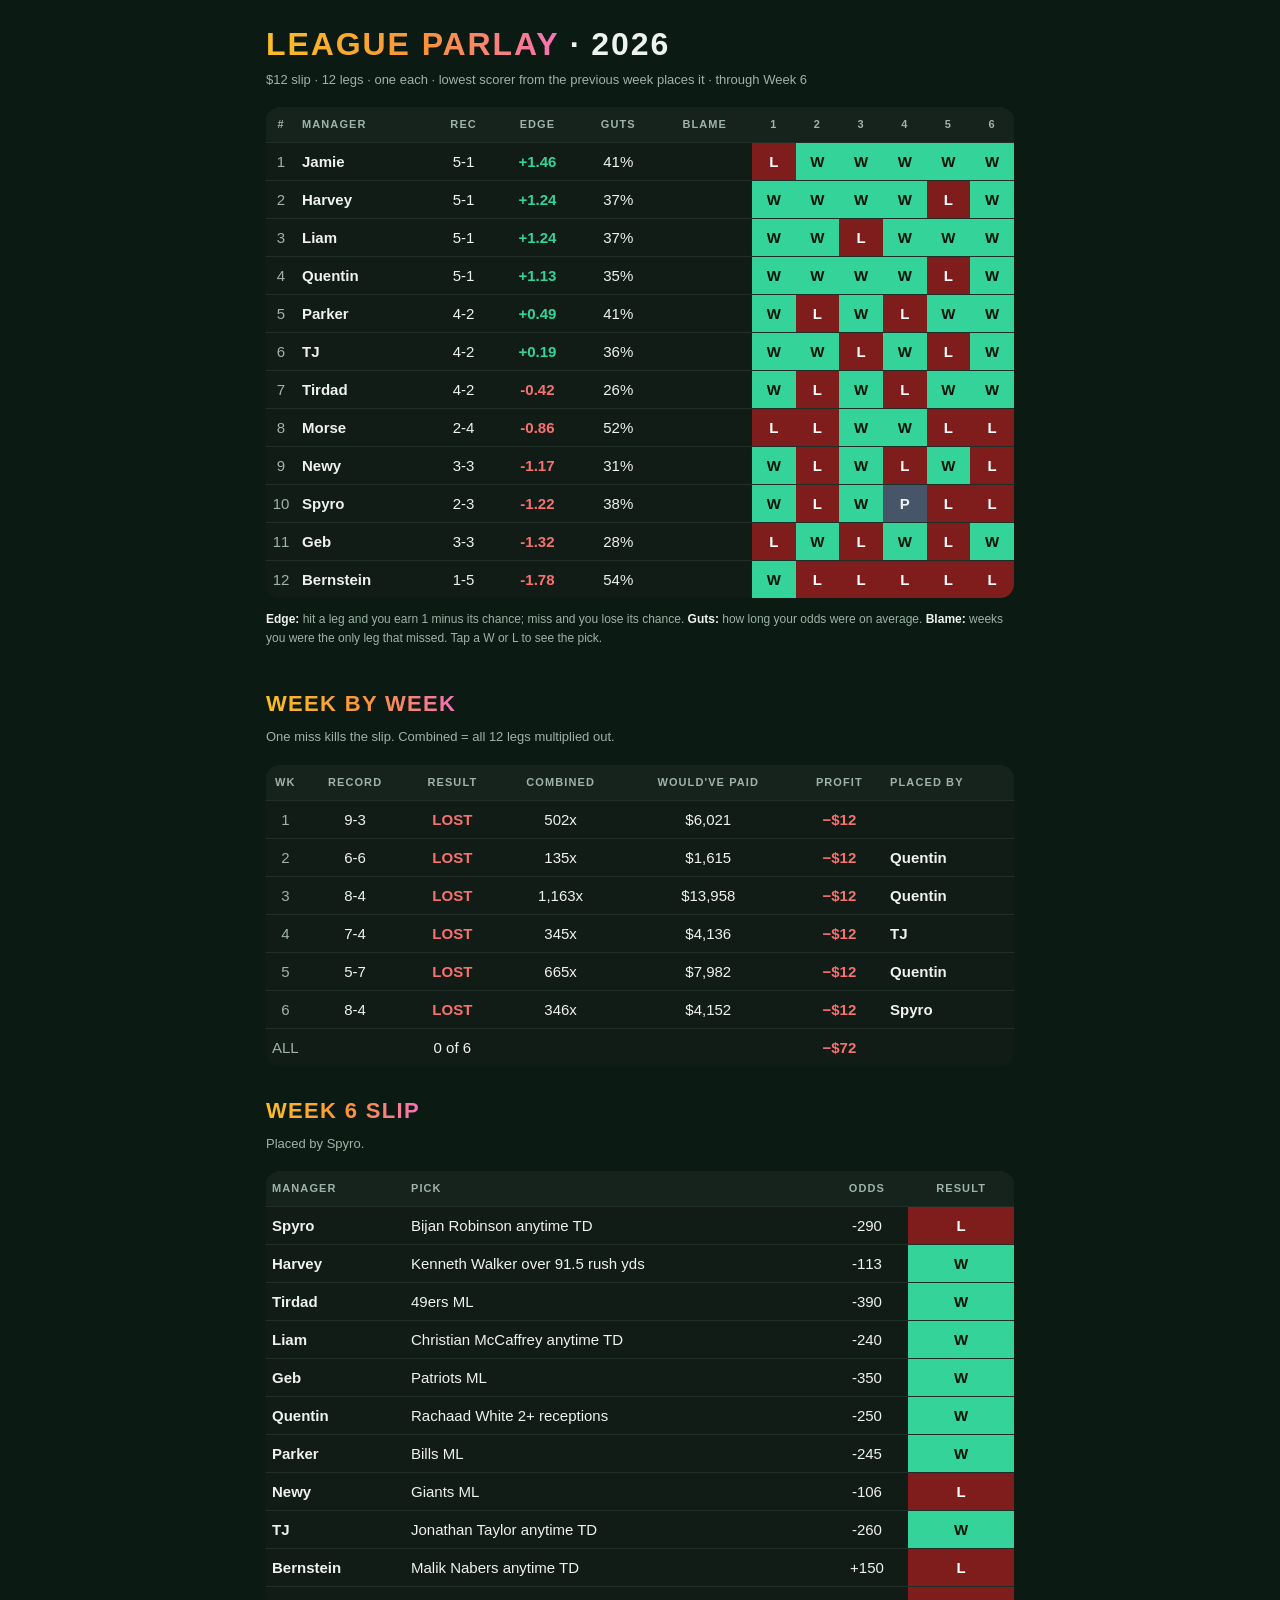
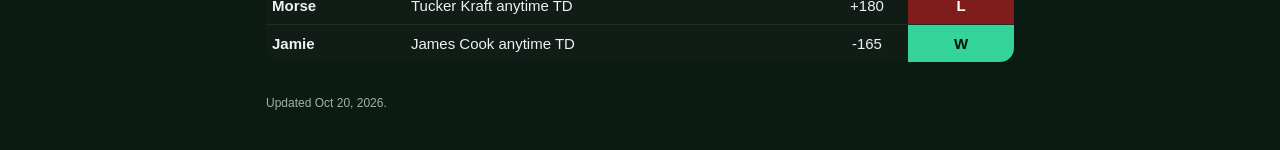
==== parlay/index.html @ 71219588 "League parlay page (standings, week by week, latest slip) Co-Authored-By: Claude Opus 5.5 <noreply@a" ====
<!doctype html>
<html lang="en"><head><meta charset="utf-8"><meta name="viewport" content="width=device-width, initial-scale=1">
<title>League Parlay · 2026</title><meta name="theme-color" content="#0b1a12">
<style>
:root{--bg:#0b1a12;--panel:#121c17;--head:#16231c;--line:#1f2e26;--text:#eef2f0;--muted:#9fb3a8;--green:#34d399;--red:#f87171}
*{box-sizing:border-box}
body{margin:0;background:var(--bg);color:var(--text);font:15px -apple-system,'Helvetica Neue',Arial,sans-serif}
.wrap{max-width:780px;margin:0 auto;padding:28px 16px 40px}
h1{margin:0;font:800 clamp(24px,6vw,32px)/1.05 'Helvetica Neue',Arial,sans-serif;letter-spacing:.06em}
h1 span,h2{background:linear-gradient(90deg,#fbbf24,#fb923c 55%,#f472b6);-webkit-background-clip:text;background-clip:text;color:transparent}
h2{display:inline-block;margin:34px 0 4px;font:800 22px/1 'Helvetica Neue',Arial,sans-serif;letter-spacing:.06em}
.sub{margin:8px 0 18px;color:var(--muted);font-size:13px;line-height:1.5}
.scroll{overflow-x:auto;border-radius:14px}
table{width:100%;min-width:560px;border-collapse:collapse;background:var(--panel)}
th{font:700 11px/1 'Helvetica Neue',Arial,sans-serif;letter-spacing:.1em;color:var(--muted);text-align:center;padding:12px 6px;background:var(--head);white-space:nowrap}
td{text-align:center;padding:10px 6px;border-top:1px solid var(--line);font-variant-numeric:tabular-nums;white-space:nowrap}
td.nm,th.l{text-align:left}td.nm{font-weight:700}td.rk{color:var(--muted);width:30px}td.pick{text-align:left;white-space:normal}
td.w{color:#04130c;background:var(--green);font-weight:800}td.l{color:#fff;background:#7f1d1d;font-weight:800}td.p{background:#475569;font-weight:800}
.pos{color:var(--green);font-weight:700}.neg{color:var(--red);font-weight:700}.won{color:var(--green);font-weight:800}.lost{color:var(--red);font-weight:800}
.note{color:var(--muted);font-size:12px;margin-top:12px;line-height:1.55}.note b{color:var(--text)}
footer{margin-top:34px;color:var(--muted);font-size:12px}
</style></head><body><div class="wrap">
<h1><span>LEAGUE PARLAY</span> · 2026</h1>
<p class="sub">$12 slip · 12 legs · one each · lowest scorer from the previous week places it · through Week 6</p>
<div class="scroll"><table><tr><th>#</th><th class="l">MANAGER</th><th>REC</th><th>EDGE</th><th>GUTS</th><th>BLAME</th><th>1</th><th>2</th><th>3</th><th>4</th><th>5</th><th>6</th></tr><tr><td class=rk>1</td><td class=nm>Jamie</td><td>5-1</td><td class=pos>+1.46</td><td>41%</td><td></td><td class="l" title="Ben Shelton ML  ·  US Open final">L</td><td class="w" title="Eagles ML">W</td><td class="w" title="Josh Allen anytime TD">W</td><td class="w" title="James Cook anytime TD">W</td><td class="w" title="Josh Allen anytime TD">W</td><td class="w" title="James Cook anytime TD">W</td></tr><tr><td class=rk>2</td><td class=nm>Harvey</td><td>5-1</td><td class=pos>+1.24</td><td>37%</td><td></td><td class="w" title="David Montgomery anytime TD">W</td><td class="w" title="Kyren Williams anytime TD">W</td><td class="w" title="James Cook anytime TD">W</td><td class="w" title="Jahmyr Gibbs anytime TD">W</td><td class="l" title="Chase Brown anytime TD">L</td><td class="w" title="Kenneth Walker over 91.5 rush yds">W</td></tr><tr><td class=rk>3</td><td class=nm>Liam</td><td>5-1</td><td class=pos>+1.24</td><td>37%</td><td></td><td class="w" title="Saquon Barkley 80+ rush yds">W</td><td class="w" title="Chiefs ML">W</td><td class="l" title="Justin Jefferson anytime TD">L</td><td class="w" title="Seahawks ML">W</td><td class="w" title="Patriots ML">W</td><td class="w" title="Christian McCaffrey anytime TD">W</td></tr><tr><td class=rk>4</td><td class=nm>Quentin</td><td>5-1</td><td class=pos>+1.13</td><td>35%</td><td></td><td class="w" title="Jonathan Taylor anytime TD">W</td><td class="w" title="Baker Mayfield 175+ passing yds">W</td><td class="w" title="Jaylin Noel 15+ receiving yds">W</td><td class="w" title="Rhamondre Stevenson anytime TD">W</td><td class="l" title="Mike Gesicki 20+ rec yds">L</td><td class="w" title="Rachaad White 2+ receptions">W</td></tr><tr><td class=rk>5</td><td class=nm>Parker</td><td>4-2</td><td class=pos>+0.49</td><td>41%</td><td></td><td class="w" title="Chuba Hubbard anytime TD">W</td><td class="l" title="CAR/ATL over 43.5">L</td><td class="w" title="CMC over 99.5 rush + rec yds">W</td><td class="l" title="Dak Prescott 10+ rushing yds">L</td><td class="w" title="Kirk Cousins 200+ passing yds">W</td><td class="w" title="Bills ML">W</td></tr><tr><td class=rk>6</td><td class=nm>TJ</td><td>4-2</td><td class=pos>+0.19</td><td>36%</td><td></td><td class="w" title="Jonathan Taylor 70+ rush yds">W</td><td class="w" title="Jonathan Taylor anytime TD">W</td><td class="l" title="Ashton Jeanty anytime TD">L</td><td class="w" title="James Cook 70+ rushing yds">W</td><td class="l" title="Jonathan Taylor anytime TD">L</td><td class="w" title="Jonathan Taylor anytime TD">W</td></tr><tr><td class=rk>7</td><td class=nm>Tirdad</td><td>4-2</td><td class=neg>-0.42</td><td>26%</td><td></td><td class="w" title="Justin Herbert 200+ passing yds">W</td><td class="l" title="Chargers ML">L</td><td class="w" title="Josh Downs 4+ receptions">W</td><td class="l" title="Jacoby Brissett 220+ passing yds">L</td><td class="w" title="Lions ML">W</td><td class="w" title="49ers ML">W</td></tr><tr><td class=rk>8</td><td class=nm>Morse</td><td>2-4</td><td class=neg>-0.86</td><td>52%</td><td></td><td class="l" title="Omarion Hampton 70+ rush yds">L</td><td class="l" title="Tucker Kraft 50+ rec yds">L</td><td class="w" title="Travis Kelce anytime TD">W</td><td class="w" title="Derrick Henry anytime TD">W</td><td class="l" title="Nico Collins anytime TD">L</td><td class="l" title="Tucker Kraft anytime TD">L</td></tr><tr><td class=rk>9</td><td class=nm>Newy</td><td>3-3</td><td class=neg>-1.17</td><td>31%</td><td></td><td class="w" title="Jaguars ML">W</td><td class="l" title="Ravens ML">L</td><td class="w" title="Giants ML">W</td><td class="l" title="DJ Moore 15+ rec yds (1st half)">L</td><td class="w" title="Amon-Ra St. Brown 60+ rec yds">W</td><td class="l" title="Giants ML">L</td></tr><tr><td class=rk>10</td><td class=nm>Spyro</td><td>2-3</td><td class=neg>-1.22</td><td>38%</td><td></td><td class="w" title="Steelers ML">W</td><td class="l" title="Bears ML">L</td><td class="w" title="Ken Walker anytime TD">W</td><td class="p" title="Packers -3">P</td><td class="l" title="David Montgomery anytime TD">L</td><td class="l" title="Bijan Robinson anytime TD">L</td></tr><tr><td class=rk>11</td><td class=nm>Geb</td><td>3-3</td><td class=neg>-1.32</td><td>28%</td><td></td><td class="l" title="Chargers ML">L</td><td class="w" title="49ers ML">W</td><td class="l" title="CeeDee Lamb anytime TD">L</td><td class="w" title="Patrick Mahomes 200+ passing yds">W</td><td class="l" title="Amon-Ra St. Brown anytime TD">L</td><td class="w" title="Patriots ML">W</td></tr><tr><td class=rk>12</td><td class=nm>Bernstein</td><td>1-5</td><td class=neg>-1.78</td><td>54%</td><td></td><td class="w" title="Cam Skattebo anytime TD">W</td><td class="l" title="Cam Skattebo anytime TD">L</td><td class="l" title="Cam Skattebo anytime TD">L</td><td class="l" title="Jaxon Smith-Njigba 100+ rec yds">L</td><td class="l" title="Cam Skattebo anytime TD">L</td><td class="l" title="Malik Nabers anytime TD">L</td></tr></table></div>
<p class="note"><b>Edge:</b> hit a leg and you earn 1 minus its chance; miss and you lose its chance. <b>Guts:</b> how long your odds were on average. <b>Blame:</b> weeks you were the only leg that missed. Tap a W or L to see the pick.</p>
<h2>WEEK BY WEEK</h2>
<p class="sub">One miss kills the slip. Combined = all 12 legs multiplied out.</p>
<div class="scroll"><table><tr><th>WK</th><th>RECORD</th><th>RESULT</th><th>COMBINED</th><th>WOULD'VE PAID</th><th>PROFIT</th><th class="l">PLACED BY</th></tr><tr><td class=rk>1</td><td>9-3</td><td class=lost>LOST</td><td>502x</td><td>$6,021</td><td class=neg>−$12</td><td class=nm></td></tr><tr><td class=rk>2</td><td>6-6</td><td class=lost>LOST</td><td>135x</td><td>$1,615</td><td class=neg>−$12</td><td class=nm>Quentin</td></tr><tr><td class=rk>3</td><td>8-4</td><td class=lost>LOST</td><td>1,163x</td><td>$13,958</td><td class=neg>−$12</td><td class=nm>Quentin</td></tr><tr><td class=rk>4</td><td>7-4</td><td class=lost>LOST</td><td>345x</td><td>$4,136</td><td class=neg>−$12</td><td class=nm>TJ</td></tr><tr><td class=rk>5</td><td>5-7</td><td class=lost>LOST</td><td>665x</td><td>$7,982</td><td class=neg>−$12</td><td class=nm>Quentin</td></tr><tr><td class=rk>6</td><td>8-4</td><td class=lost>LOST</td><td>346x</td><td>$4,152</td><td class=neg>−$12</td><td class=nm>Spyro</td></tr>
<tr><td class="rk">ALL</td><td></td><td>0 of 6</td><td></td><td></td><td class="neg">−$72</td><td></td></tr></table></div>
<h2>WEEK 6 SLIP</h2>
<p class="sub">Placed by Spyro.</p>
<div class="scroll"><table><tr><th class="l">MANAGER</th><th class="l">PICK</th><th>ODDS</th><th>RESULT</th></tr><tr><td class=nm>Spyro</td><td class=pick>Bijan Robinson anytime TD</td><td>-290</td><td class="l" title="Bijan Robinson anytime TD">L</td></tr><tr><td class=nm>Harvey</td><td class=pick>Kenneth Walker over 91.5 rush yds</td><td>-113</td><td class="w" title="Kenneth Walker over 91.5 rush yds">W</td></tr><tr><td class=nm>Tirdad</td><td class=pick>49ers ML</td><td>-390</td><td class="w" title="49ers ML">W</td></tr><tr><td class=nm>Liam</td><td class=pick>Christian McCaffrey anytime TD</td><td>-240</td><td class="w" title="Christian McCaffrey anytime TD">W</td></tr><tr><td class=nm>Geb</td><td class=pick>Patriots ML</td><td>-350</td><td class="w" title="Patriots ML">W</td></tr><tr><td class=nm>Quentin</td><td class=pick>Rachaad White 2+ receptions</td><td>-250</td><td class="w" title="Rachaad White 2+ receptions">W</td></tr><tr><td class=nm>Parker</td><td class=pick>Bills ML</td><td>-245</td><td class="w" title="Bills ML">W</td></tr><tr><td class=nm>Newy</td><td class=pick>Giants ML</td><td>-106</td><td class="l" title="Giants ML">L</td></tr><tr><td class=nm>TJ</td><td class=pick>Jonathan Taylor anytime TD</td><td>-260</td><td class="w" title="Jonathan Taylor anytime TD">W</td></tr><tr><td class=nm>Bernstein</td><td class=pick>Malik Nabers anytime TD</td><td>+150</td><td class="l" title="Malik Nabers anytime TD">L</td></tr><tr><td class=nm>Morse</td><td class=pick>Tucker Kraft anytime TD</td><td>+180</td><td class="l" title="Tucker Kraft anytime TD">L</td></tr><tr><td class=nm>Jamie</td><td class=pick>James Cook anytime TD</td><td>-165</td><td class="w" title="James Cook anytime TD">W</td></tr></table></div>
<footer>Updated Oct 20, 2026.</footer>
</div></body></html>
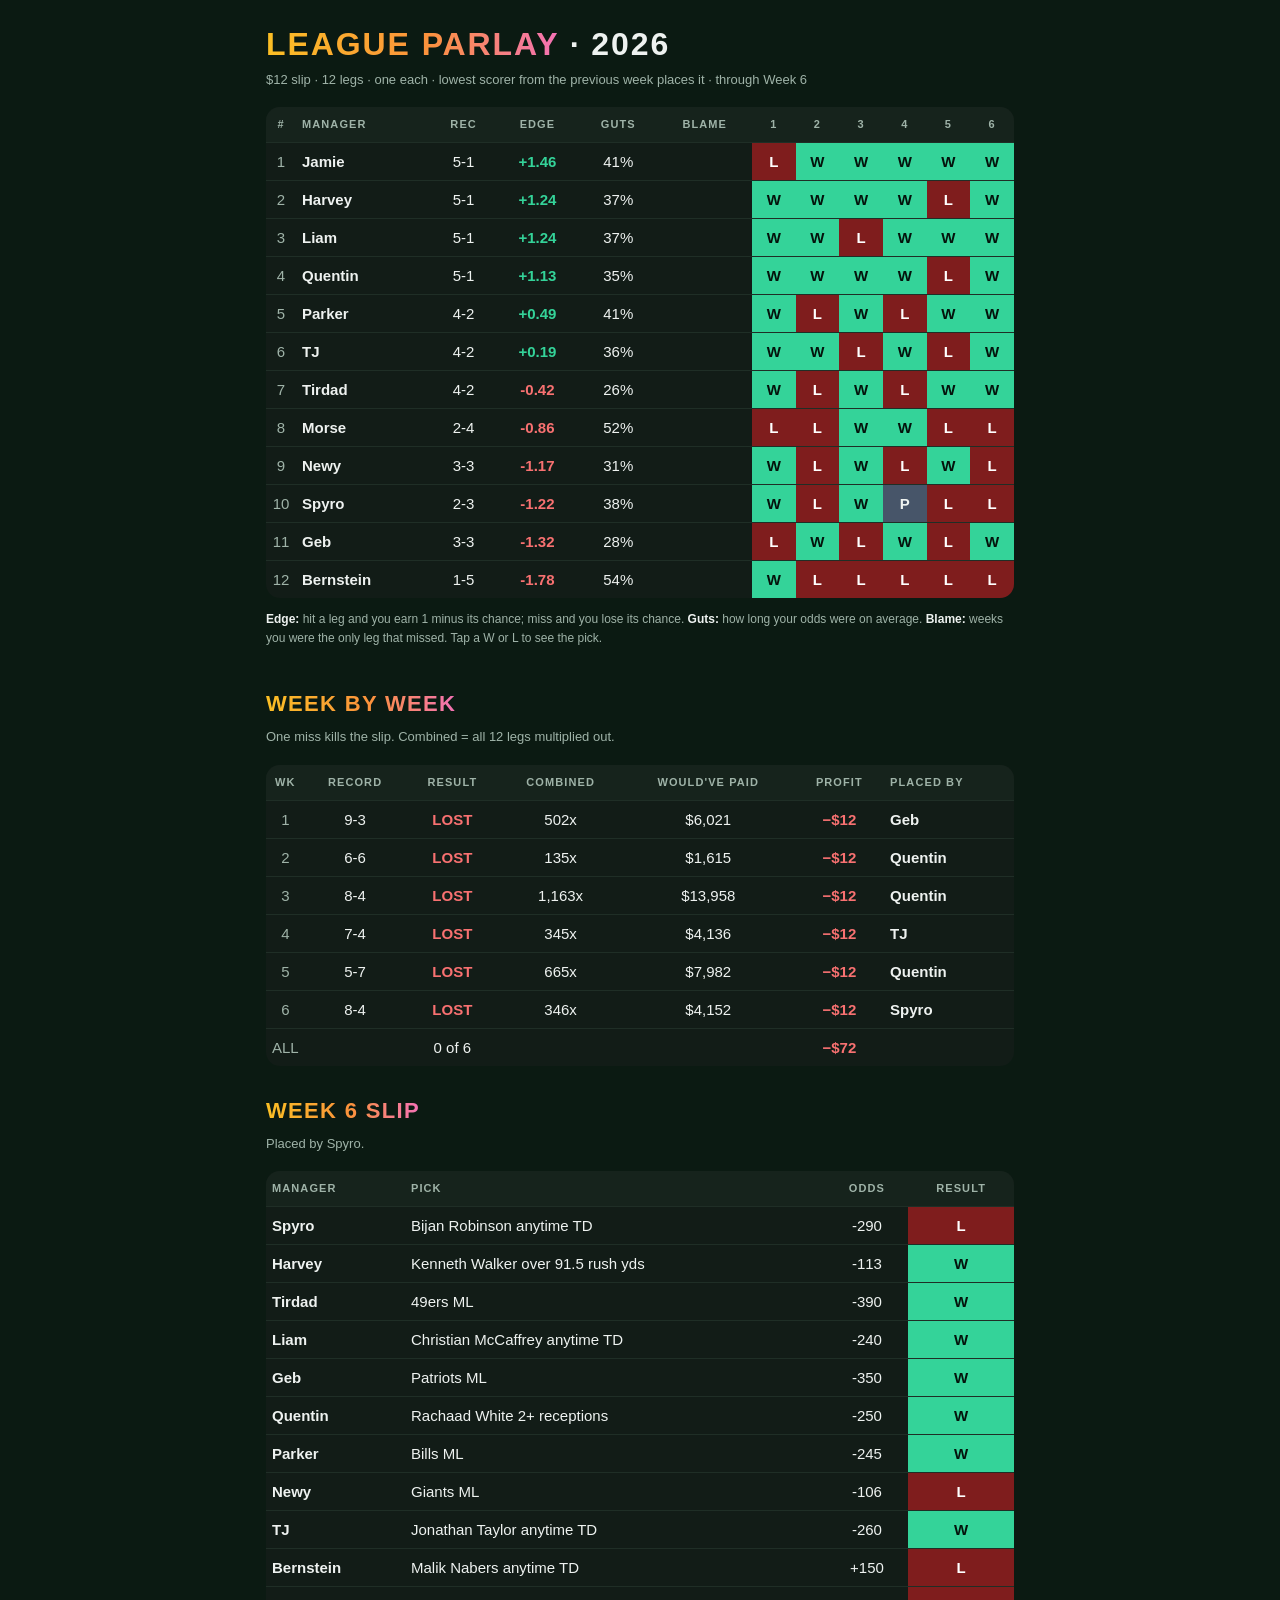
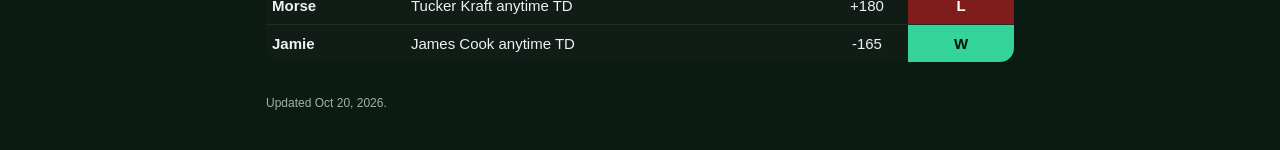
==== commit 27a43f88: "Parlay page: Geb placed Week 1 Co-Authored-By: Claude Opus 5.5 <noreply@anthropic.com>" ====
--- a/parlay/index.html
+++ b/parlay/index.html
@@ -26,7 +26,7 @@
 <p class="note"><b>Edge:</b> hit a leg and you earn 1 minus its chance; miss and you lose its chance. <b>Guts:</b> how long your odds were on average. <b>Blame:</b> weeks you were the only leg that missed. Tap a W or L to see the pick.</p>
 <h2>WEEK BY WEEK</h2>
 <p class="sub">One miss kills the slip. Combined = all 12 legs multiplied out.</p>
-<div class="scroll"><table><tr><th>WK</th><th>RECORD</th><th>RESULT</th><th>COMBINED</th><th>WOULD'VE PAID</th><th>PROFIT</th><th class="l">PLACED BY</th></tr><tr><td class=rk>1</td><td>9-3</td><td class=lost>LOST</td><td>502x</td><td>$6,021</td><td class=neg>−$12</td><td class=nm></td></tr><tr><td class=rk>2</td><td>6-6</td><td class=lost>LOST</td><td>135x</td><td>$1,615</td><td class=neg>−$12</td><td class=nm>Quentin</td></tr><tr><td class=rk>3</td><td>8-4</td><td class=lost>LOST</td><td>1,163x</td><td>$13,958</td><td class=neg>−$12</td><td class=nm>Quentin</td></tr><tr><td class=rk>4</td><td>7-4</td><td class=lost>LOST</td><td>345x</td><td>$4,136</td><td class=neg>−$12</td><td class=nm>TJ</td></tr><tr><td class=rk>5</td><td>5-7</td><td class=lost>LOST</td><td>665x</td><td>$7,982</td><td class=neg>−$12</td><td class=nm>Quentin</td></tr><tr><td class=rk>6</td><td>8-4</td><td class=lost>LOST</td><td>346x</td><td>$4,152</td><td class=neg>−$12</td><td class=nm>Spyro</td></tr>
+<div class="scroll"><table><tr><th>WK</th><th>RECORD</th><th>RESULT</th><th>COMBINED</th><th>WOULD'VE PAID</th><th>PROFIT</th><th class="l">PLACED BY</th></tr><tr><td class=rk>1</td><td>9-3</td><td class=lost>LOST</td><td>502x</td><td>$6,021</td><td class=neg>−$12</td><td class=nm>Geb</td></tr><tr><td class=rk>2</td><td>6-6</td><td class=lost>LOST</td><td>135x</td><td>$1,615</td><td class=neg>−$12</td><td class=nm>Quentin</td></tr><tr><td class=rk>3</td><td>8-4</td><td class=lost>LOST</td><td>1,163x</td><td>$13,958</td><td class=neg>−$12</td><td class=nm>Quentin</td></tr><tr><td class=rk>4</td><td>7-4</td><td class=lost>LOST</td><td>345x</td><td>$4,136</td><td class=neg>−$12</td><td class=nm>TJ</td></tr><tr><td class=rk>5</td><td>5-7</td><td class=lost>LOST</td><td>665x</td><td>$7,982</td><td class=neg>−$12</td><td class=nm>Quentin</td></tr><tr><td class=rk>6</td><td>8-4</td><td class=lost>LOST</td><td>346x</td><td>$4,152</td><td class=neg>−$12</td><td class=nm>Spyro</td></tr>
 <tr><td class="rk">ALL</td><td></td><td>0 of 6</td><td></td><td></td><td class="neg">−$72</td><td></td></tr></table></div>
 <h2>WEEK 6 SLIP</h2>
 <p class="sub">Placed by Spyro.</p>
